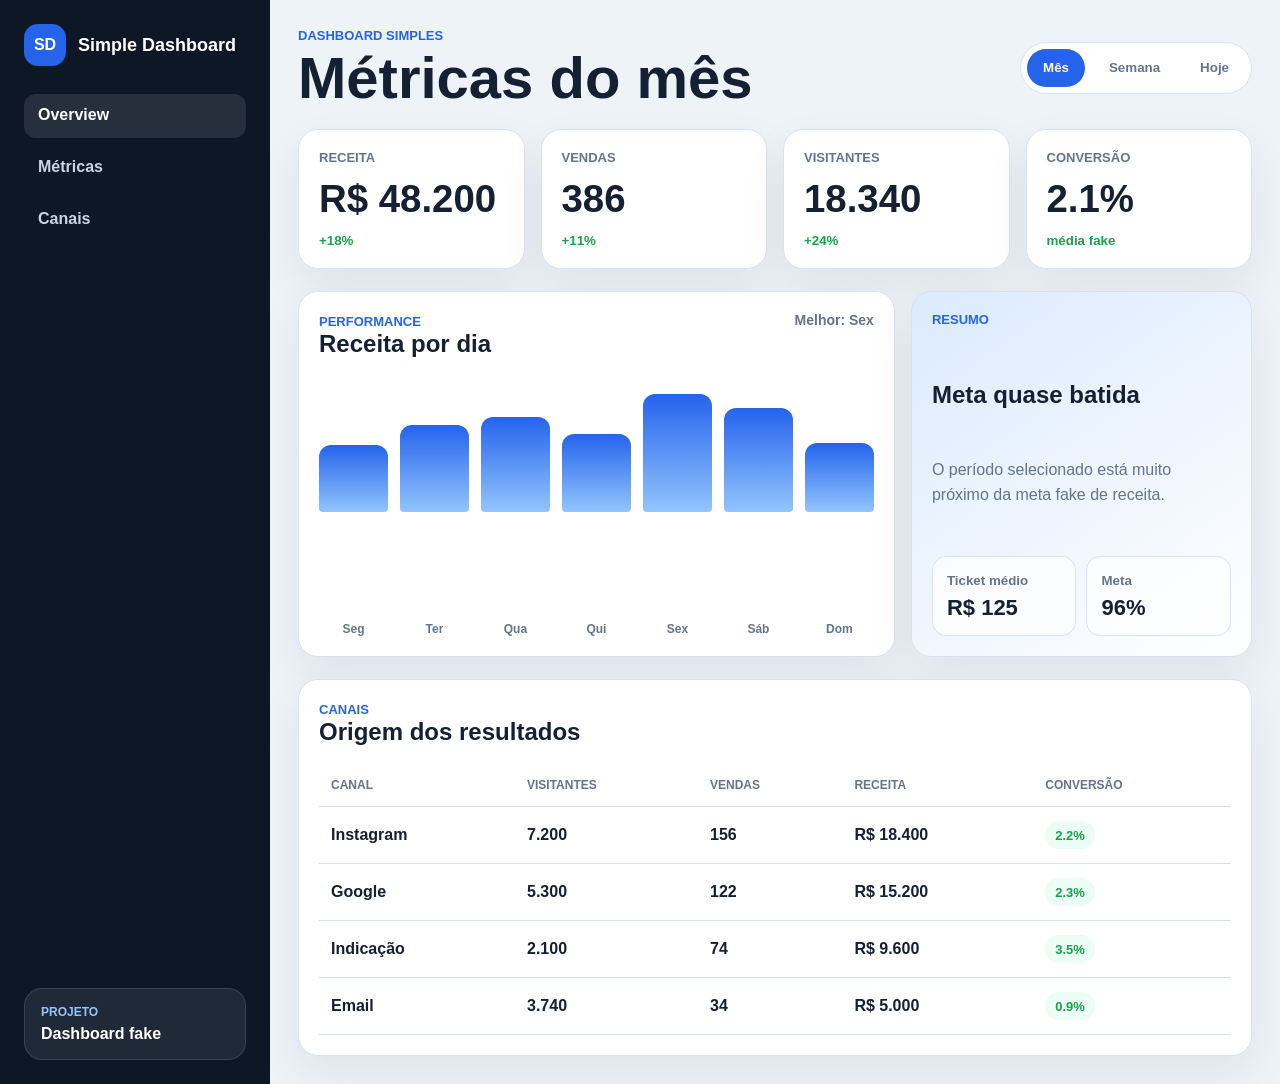
==== Simple Dashboard/frontend/index.html @ 543f3ff5 "Add simple dashboard project" ====
<!DOCTYPE html>
<html lang="pt-BR">
<head>
    <meta charset="UTF-8">
    <meta name="viewport" content="width=device-width, initial-scale=1.0">
    <title>Simple Dashboard</title>
    <link rel="stylesheet" href="css/style.css">
    <script src="js/app.js" defer></script>
</head>
<body>
    <main class="dashboard-app">
        <aside class="sidebar">
            <div class="brand">
                <span>SD</span>
                <strong>Simple Dashboard</strong>
            </div>

            <nav class="menu">
                <a class="active" href="#overview">Overview</a>
                <a href="#metrics">Métricas</a>
                <a href="#channels">Canais</a>
            </nav>

            <div class="side-note">
                <span>Projeto</span>
                <strong>Dashboard fake</strong>
            </div>
        </aside>

        <section class="content">
            <header class="topbar">
                <div>
                    <p>Dashboard simples</p>
                    <h1>Métricas do mês</h1>
                </div>

                <div class="period-tabs" aria-label="Filtro de período">
                    <button class="active" type="button" data-period="month">Mês</button>
                    <button type="button" data-period="week">Semana</button>
                    <button type="button" data-period="today">Hoje</button>
                </div>
            </header>

            <section id="overview" class="kpi-grid">
                <article class="kpi-card">
                    <span>Receita</span>
                    <strong id="revenueValue">R$ 0</strong>
                    <small id="revenueChange">+0%</small>
                </article>
                <article class="kpi-card">
                    <span>Vendas</span>
                    <strong id="salesValue">0</strong>
                    <small id="salesChange">+0%</small>
                </article>
                <article class="kpi-card">
                    <span>Visitantes</span>
                    <strong id="visitorsValue">0</strong>
                    <small id="visitorsChange">+0%</small>
                </article>
                <article class="kpi-card">
                    <span>Conversão</span>
                    <strong id="conversionValue">0%</strong>
                    <small>média fake</small>
                </article>
            </section>

            <section id="metrics" class="dashboard-grid">
                <article class="panel chart-panel">
                    <div class="panel-header">
                        <div>
                            <span>Performance</span>
                            <h2>Receita por dia</h2>
                        </div>
                        <strong id="bestDayText">Melhor dia: --</strong>
                    </div>
                    <div id="barChart" class="bar-chart"></div>
                </article>

                <article class="panel insight-panel">
                    <span>Resumo</span>
                    <h2 id="summaryTitle">Crescimento estável</h2>
                    <p id="summaryText">As métricas fake indicam evolução positiva no período selecionado.</p>
                    <div class="mini-metrics">
                        <div>
                            <small>Ticket médio</small>
                            <strong id="ticketValue">R$ 0</strong>
                        </div>
                        <div>
                            <small>Meta</small>
                            <strong id="goalValue">0%</strong>
                        </div>
                    </div>
                </article>
            </section>

            <section id="channels" class="panel table-panel">
                <div class="panel-header">
                    <div>
                        <span>Canais</span>
                        <h2>Origem dos resultados</h2>
                    </div>
                </div>

                <div class="table-wrap">
                    <table>
                        <thead>
                            <tr>
                                <th>Canal</th>
                                <th>Visitantes</th>
                                <th>Vendas</th>
                                <th>Receita</th>
                                <th>Conversão</th>
                            </tr>
                        </thead>
                        <tbody id="channelTable"></tbody>
                    </table>
                </div>
            </section>
        </section>
    </main>
</body>
</html>
---- Simple Dashboard/frontend/css/style.css ----
:root {
    --bg: #eef3f8;
    --sidebar: #0e1726;
    --panel: #ffffff;
    --panel-soft: #f7fafc;
    --text: #152033;
    --muted: #64748b;
    --line: #d9e2ec;
    --accent: #2563eb;
    --accent-soft: #dbeafe;
    --good: #16a34a;
    --warning: #f59e0b;
}

* {
    box-sizing: border-box;
}

body {
    margin: 0;
    min-height: 100vh;
    font-family: Arial, Helvetica, sans-serif;
    background: var(--bg);
    color: var(--text);
}

.dashboard-app {
    display: grid;
    grid-template-columns: 270px 1fr;
    min-height: 100vh;
}

.sidebar {
    display: flex;
    flex-direction: column;
    gap: 28px;
    padding: 24px;
    background: var(--sidebar);
    color: #ffffff;
}

.brand {
    display: flex;
    align-items: center;
    gap: 12px;
}

.brand span {
    display: grid;
    width: 42px;
    height: 42px;
    place-items: center;
    border-radius: 14px;
    background: var(--accent);
    font-weight: bold;
}

.brand strong {
    font-size: 18px;
}

.menu {
    display: grid;
    gap: 8px;
}

.menu a {
    min-height: 44px;
    padding: 12px 14px;
    border-radius: 12px;
    color: #cbd5e1;
    text-decoration: none;
    font-weight: bold;
}

.menu a.active,
.menu a:hover {
    background: rgba(255, 255, 255, 0.10);
    color: #ffffff;
}

.side-note {
    display: grid;
    gap: 6px;
    margin-top: auto;
    padding: 16px;
    border: 1px solid rgba(255, 255, 255, 0.12);
    border-radius: 18px;
    background: rgba(255, 255, 255, 0.08);
}

.side-note span {
    color: #93c5fd;
    font-size: 12px;
    font-weight: bold;
    text-transform: uppercase;
}

.content {
    display: grid;
    gap: 22px;
    align-content: start;
    padding: 28px;
}

.topbar {
    display: flex;
    align-items: center;
    justify-content: space-between;
    gap: 18px;
}

.topbar p,
.panel-header span,
.insight-panel > span {
    margin: 0 0 6px;
    color: var(--accent);
    font-size: 13px;
    font-weight: bold;
    text-transform: uppercase;
}

h1,
h2 {
    margin: 0;
}

h1 {
    font-size: clamp(34px, 5vw, 58px);
    line-height: 1;
}

.period-tabs {
    display: flex;
    gap: 8px;
    padding: 6px;
    border: 1px solid var(--line);
    border-radius: 999px;
    background: var(--panel);
}

button {
    min-height: 38px;
    border: 0;
    border-radius: 999px;
    background: transparent;
    color: var(--muted);
    padding: 0 16px;
    font-weight: bold;
    cursor: pointer;
}

button.active,
button:hover {
    background: var(--accent);
    color: #ffffff;
}

.kpi-grid {
    display: grid;
    grid-template-columns: repeat(4, minmax(0, 1fr));
    gap: 16px;
}

.kpi-card,
.panel {
    border: 1px solid var(--line);
    border-radius: 20px;
    background: var(--panel);
    box-shadow: 0 18px 45px rgba(15, 23, 42, 0.07);
}

.kpi-card {
    display: grid;
    gap: 12px;
    padding: 20px;
}

.kpi-card span {
    color: var(--muted);
    font-size: 13px;
    font-weight: bold;
    text-transform: uppercase;
}

.kpi-card strong {
    font-size: clamp(26px, 3vw, 40px);
}

.kpi-card small {
    color: var(--good);
    font-weight: bold;
}

.dashboard-grid {
    display: grid;
    grid-template-columns: minmax(0, 1.4fr) minmax(280px, 0.8fr);
    gap: 16px;
}

.panel {
    padding: 20px;
}

.panel-header {
    display: flex;
    align-items: flex-start;
    justify-content: space-between;
    gap: 14px;
    margin-bottom: 18px;
}

.panel-header strong {
    color: var(--muted);
    font-size: 14px;
}

.bar-chart {
    display: grid;
    grid-template-columns: repeat(7, 1fr);
    gap: 12px;
    align-items: end;
    min-height: 260px;
    padding-top: 18px;
}

.bar-item {
    display: grid;
    gap: 8px;
    align-items: end;
    height: 100%;
}

.bar {
    min-height: 16px;
    border-radius: 12px 12px 4px 4px;
    background: linear-gradient(180deg, var(--accent), #93c5fd);
}

.bar-label {
    color: var(--muted);
    font-size: 12px;
    font-weight: bold;
    text-align: center;
}

.insight-panel {
    display: grid;
    align-content: space-between;
    gap: 18px;
    background:
        linear-gradient(145deg, var(--accent-soft), #ffffff);
}

.insight-panel p {
    margin: 0;
    color: var(--muted);
    line-height: 1.6;
}

.mini-metrics {
    display: grid;
    grid-template-columns: 1fr 1fr;
    gap: 10px;
}

.mini-metrics div {
    padding: 14px;
    border: 1px solid var(--line);
    border-radius: 14px;
    background: rgba(255, 255, 255, 0.72);
}

.mini-metrics small {
    color: var(--muted);
    font-weight: bold;
}

.mini-metrics strong {
    display: block;
    margin-top: 6px;
    font-size: 22px;
}

.table-wrap {
    overflow-x: auto;
}

table {
    width: 100%;
    min-width: 720px;
    border-collapse: collapse;
}

th,
td {
    padding: 14px 12px;
    border-bottom: 1px solid var(--line);
    text-align: left;
}

th {
    color: var(--muted);
    font-size: 12px;
    text-transform: uppercase;
}

td {
    font-weight: bold;
}

.conversion-pill {
    display: inline-flex;
    min-height: 28px;
    align-items: center;
    padding: 0 10px;
    border-radius: 999px;
    background: #ecfdf5;
    color: var(--good);
    font-size: 13px;
}

@media (max-width: 980px) {
    .dashboard-app {
        grid-template-columns: 1fr;
    }

    .sidebar {
        position: static;
    }

    .kpi-grid,
    .dashboard-grid {
        grid-template-columns: repeat(2, minmax(0, 1fr));
    }
}

@media (max-width: 640px) {
    .content {
        padding: 18px;
    }

    .topbar {
        align-items: flex-start;
        flex-direction: column;
    }

    .period-tabs {
        width: 100%;
        justify-content: space-between;
    }

    .kpi-grid,
    .dashboard-grid,
    .mini-metrics {
        grid-template-columns: 1fr;
    }
}
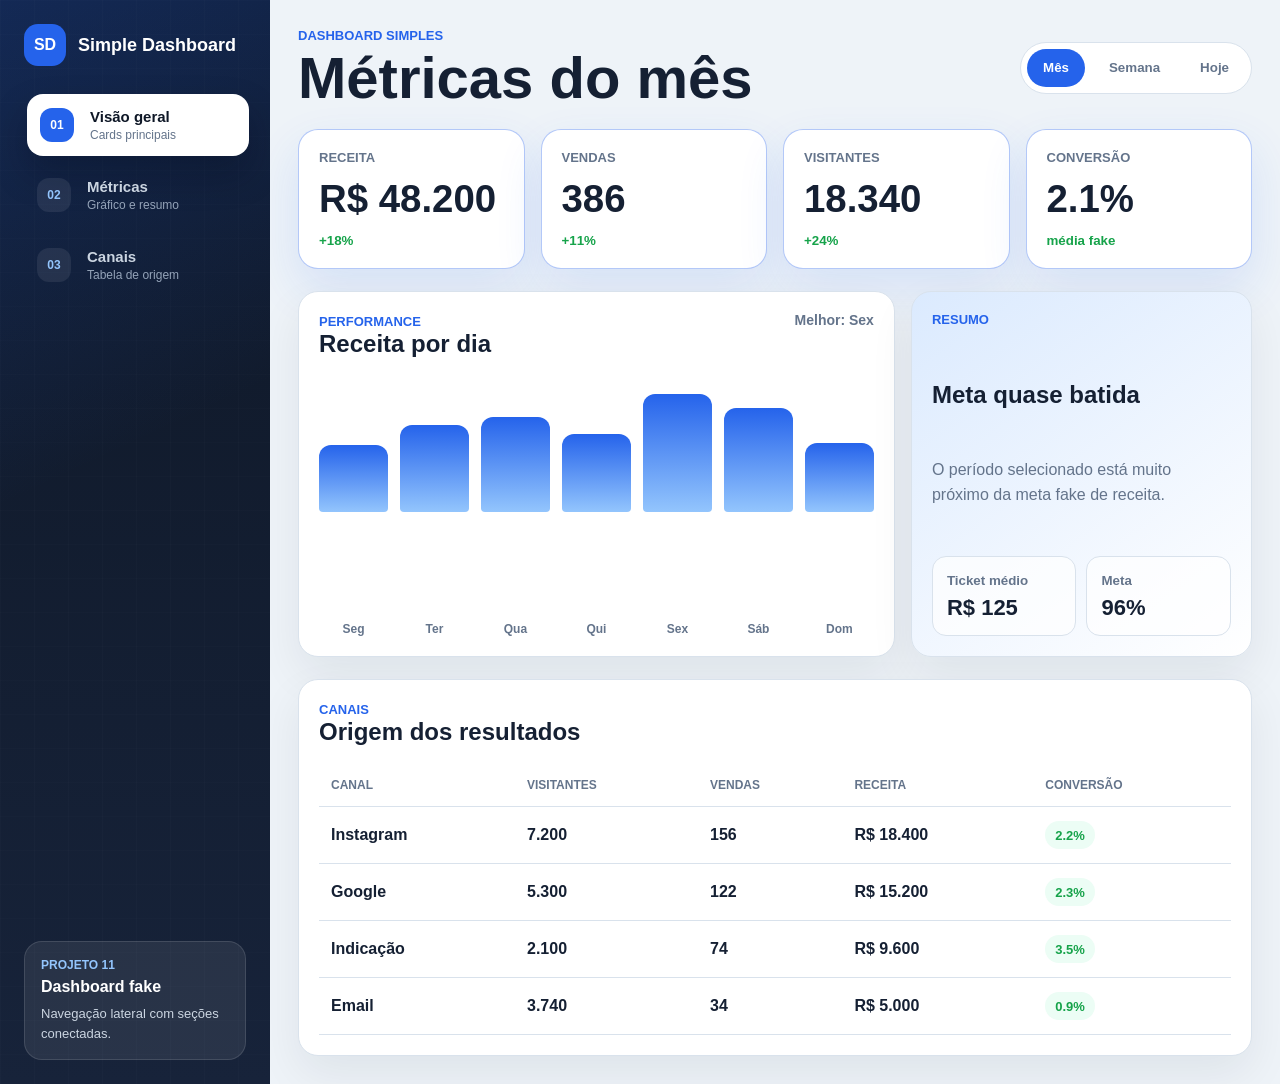
==== commit a58f0b60: "Improve simple dashboard sidebar" ====
--- a/Simple Dashboard/frontend/index.html
+++ b/Simple Dashboard/frontend/index.html
@@ -9,21 +9,40 @@
 </head>
 <body>
     <main class="dashboard-app">
-        <aside class="sidebar">
+        <aside class="sidebar" aria-label="Navegação do dashboard">
             <div class="brand">
                 <span>SD</span>
                 <strong>Simple Dashboard</strong>
             </div>
 
-            <nav class="menu">
-                <a class="active" href="#overview">Overview</a>
-                <a href="#metrics">Métricas</a>
-                <a href="#channels">Canais</a>
+            <nav class="menu" aria-label="Seções do dashboard">
+                <a class="active" href="#overview" data-section-link="overview">
+                    <span class="menu-number">01</span>
+                    <span class="menu-text">
+                        <strong>Visão geral</strong>
+                        <small>Cards principais</small>
+                    </span>
+                </a>
+                <a href="#metrics" data-section-link="metrics">
+                    <span class="menu-number">02</span>
+                    <span class="menu-text">
+                        <strong>Métricas</strong>
+                        <small>Gráfico e resumo</small>
+                    </span>
+                </a>
+                <a href="#channels" data-section-link="channels">
+                    <span class="menu-number">03</span>
+                    <span class="menu-text">
+                        <strong>Canais</strong>
+                        <small>Tabela de origem</small>
+                    </span>
+                </a>
             </nav>
 
             <div class="side-note">
-                <span>Projeto</span>
+                <span>Projeto 11</span>
                 <strong>Dashboard fake</strong>
+                <p>Navegação lateral com seções conectadas.</p>
             </div>
         </aside>
 
@@ -41,7 +60,7 @@
                 </div>
             </header>
 
-            <section id="overview" class="kpi-grid">
+            <section id="overview" class="kpi-grid dashboard-section active-section" data-section="overview">
                 <article class="kpi-card">
                     <span>Receita</span>
                     <strong id="revenueValue">R$ 0</strong>
@@ -64,7 +83,7 @@
                 </article>
             </section>
 
-            <section id="metrics" class="dashboard-grid">
+            <section id="metrics" class="dashboard-grid dashboard-section" data-section="metrics">
                 <article class="panel chart-panel">
                     <div class="panel-header">
                         <div>
@@ -93,7 +112,7 @@
                 </article>
             </section>
 
-            <section id="channels" class="panel table-panel">
+            <section id="channels" class="panel table-panel dashboard-section" data-section="channels">
                 <div class="panel-header">
                     <div>
                         <span>Canais</span>
--- a/Simple Dashboard/frontend/css/style.css
+++ b/Simple Dashboard/frontend/css/style.css
@@ -1,6 +1,7 @@
 :root {
     --bg: #eef3f8;
     --sidebar: #0e1726;
+    --sidebar-soft: #17233a;
     --panel: #ffffff;
     --panel-soft: #f7fafc;
     --text: #152033;
@@ -16,6 +17,10 @@
     box-sizing: border-box;
 }
 
+html {
+    scroll-behavior: smooth;
+}
+
 body {
     margin: 0;
     min-height: 100vh;
@@ -31,18 +36,38 @@
 }
 
 .sidebar {
+    position: sticky;
+    top: 0;
     display: flex;
     flex-direction: column;
     gap: 28px;
+    min-height: 100vh;
     padding: 24px;
-    background: var(--sidebar);
+    overflow: hidden;
+    background:
+        linear-gradient(155deg, rgba(37, 99, 235, 0.24), transparent 42%),
+        linear-gradient(180deg, var(--sidebar), var(--sidebar-soft));
     color: #ffffff;
 }
 
+.sidebar::before {
+    content: "";
+    position: absolute;
+    inset: 0;
+    pointer-events: none;
+    background:
+        linear-gradient(90deg, rgba(255, 255, 255, 0.07) 1px, transparent 1px),
+        linear-gradient(180deg, rgba(255, 255, 255, 0.05) 1px, transparent 1px);
+    background-size: 34px 34px;
+    opacity: 0.22;
+}
+
 .brand {
+    position: relative;
     display: flex;
     align-items: center;
     gap: 12px;
+    z-index: 1;
 }
 
 .brand span {
@@ -60,26 +85,81 @@
 }
 
 .menu {
+    position: relative;
     display: grid;
     gap: 8px;
+    z-index: 1;
 }
 
 .menu a {
-    min-height: 44px;
-    padding: 12px 14px;
-    border-radius: 12px;
+    position: relative;
+    display: grid;
+    grid-template-columns: 38px 1fr;
+    gap: 12px;
+    min-height: 62px;
+    align-items: center;
+    padding: 10px 12px;
+    border: 1px solid transparent;
+    border-radius: 16px;
     color: #cbd5e1;
     text-decoration: none;
-    font-weight: bold;
+    transition: 180ms ease;
+}
+
+.menu-number {
+    display: grid;
+    width: 34px;
+    height: 34px;
+    place-items: center;
+    border-radius: 12px;
+    background: rgba(255, 255, 255, 0.08);
+    color: #93c5fd;
+    font-size: 12px;
+    font-weight: bold;
+}
+
+.menu-text {
+    display: grid;
+    gap: 3px;
+}
+
+.menu-text strong {
+    font-size: 15px;
+}
+
+.menu-text small {
+    color: #94a3b8;
+    font-size: 12px;
 }
 
 .menu a.active,
 .menu a:hover {
+    transform: translateX(3px);
+}
+
+.menu a.active {
+    border-color: rgba(255, 255, 255, 0.34);
+    background: #ffffff;
+    color: var(--sidebar);
+    box-shadow: 0 18px 35px rgba(2, 6, 23, 0.25);
+}
+
+.menu a:hover:not(.active) {
     background: rgba(255, 255, 255, 0.10);
     color: #ffffff;
 }
 
+.menu a.active .menu-number {
+    background: var(--accent);
+    color: #ffffff;
+}
+
+.menu a.active .menu-text small {
+    color: var(--muted);
+}
+
 .side-note {
+    position: relative;
     display: grid;
     gap: 6px;
     margin-top: auto;
@@ -87,6 +167,7 @@
     border: 1px solid rgba(255, 255, 255, 0.12);
     border-radius: 18px;
     background: rgba(255, 255, 255, 0.08);
+    z-index: 1;
 }
 
 .side-note span {
@@ -96,11 +177,30 @@
     text-transform: uppercase;
 }
 
+.side-note p {
+    margin: 2px 0 0;
+    color: #cbd5e1;
+    font-size: 13px;
+    line-height: 1.5;
+}
+
 .content {
     display: grid;
     gap: 22px;
     align-content: start;
     padding: 28px;
+}
+
+.dashboard-section {
+    scroll-margin-top: 26px;
+    transition: filter 180ms ease;
+}
+
+.kpi-grid.active-section .kpi-card,
+.dashboard-grid.active-section .panel,
+.table-panel.active-section {
+    border-color: rgba(37, 99, 235, 0.35);
+    box-shadow: 0 20px 48px rgba(37, 99, 235, 0.12);
 }
 
 .topbar {
@@ -327,6 +427,17 @@
 
     .sidebar {
         position: static;
+        min-height: auto;
+    }
+
+    .menu {
+        grid-template-columns: repeat(3, minmax(0, 1fr));
+    }
+
+    .menu a {
+        min-height: 78px;
+        align-content: start;
+        grid-template-columns: 1fr;
     }
 
     .kpi-grid,
@@ -336,6 +447,19 @@
 }
 
 @media (max-width: 640px) {
+    .sidebar {
+        padding: 18px;
+    }
+
+    .menu {
+        grid-template-columns: 1fr;
+    }
+
+    .menu a {
+        min-height: 58px;
+        grid-template-columns: 38px 1fr;
+    }
+
     .content {
         padding: 18px;
     }
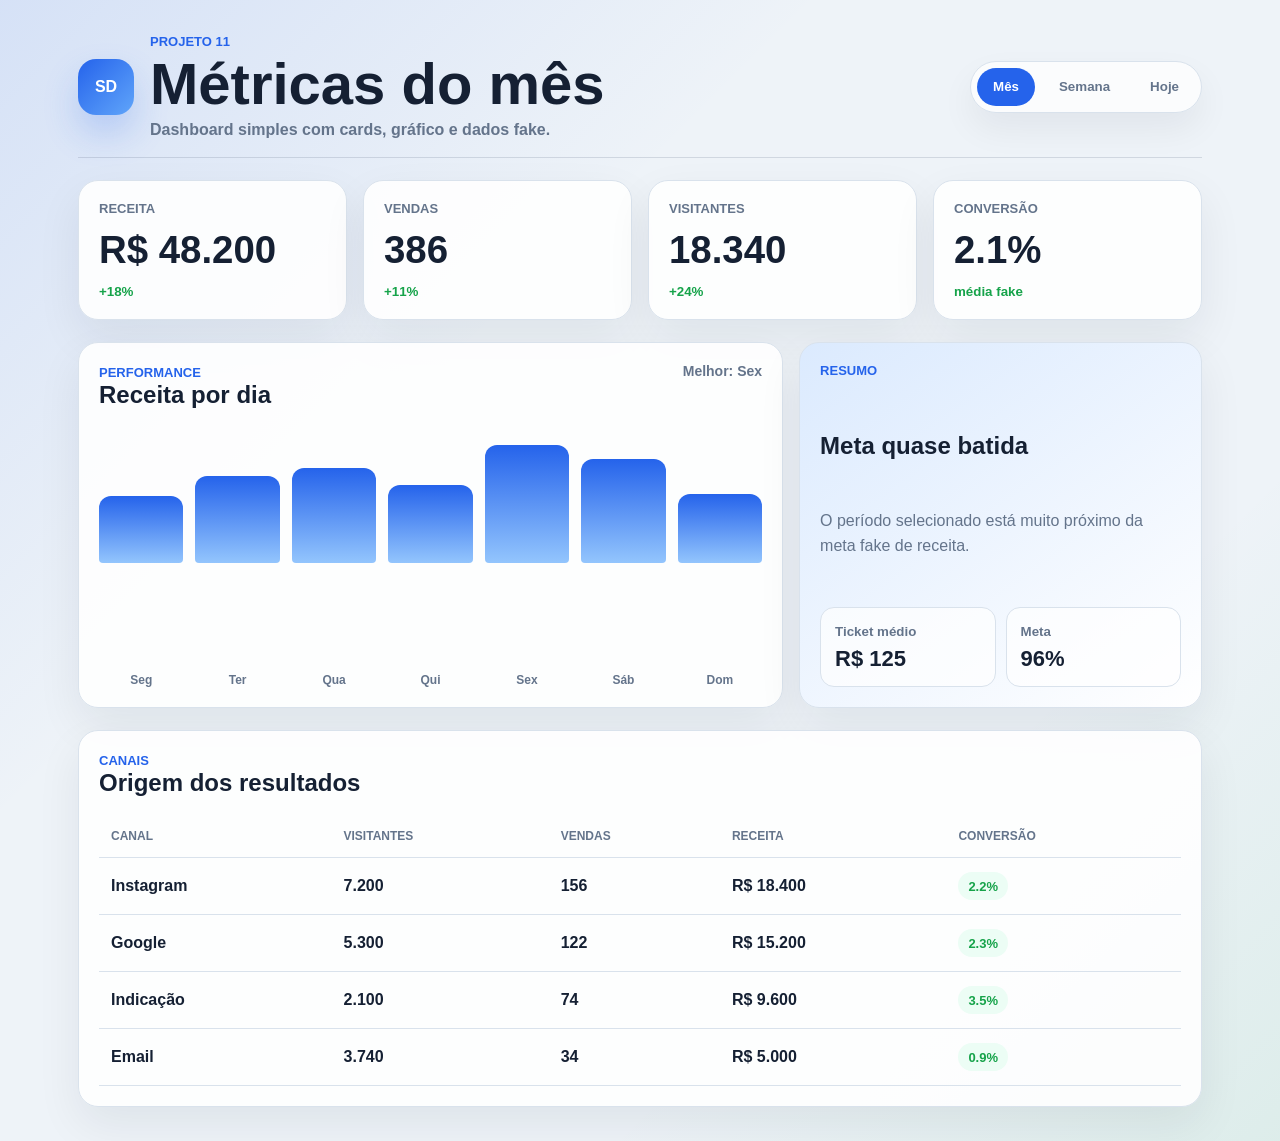
==== commit 96386177: "Remove simple dashboard sidebar" ====
--- a/Simple Dashboard/frontend/index.html
+++ b/Simple Dashboard/frontend/index.html
@@ -9,48 +9,15 @@
 </head>
 <body>
     <main class="dashboard-app">
-        <aside class="sidebar" aria-label="Navegação do dashboard">
-            <div class="brand">
-                <span>SD</span>
-                <strong>Simple Dashboard</strong>
-            </div>
-
-            <nav class="menu" aria-label="Seções do dashboard">
-                <a class="active" href="#overview" data-section-link="overview">
-                    <span class="menu-number">01</span>
-                    <span class="menu-text">
-                        <strong>Visão geral</strong>
-                        <small>Cards principais</small>
-                    </span>
-                </a>
-                <a href="#metrics" data-section-link="metrics">
-                    <span class="menu-number">02</span>
-                    <span class="menu-text">
-                        <strong>Métricas</strong>
-                        <small>Gráfico e resumo</small>
-                    </span>
-                </a>
-                <a href="#channels" data-section-link="channels">
-                    <span class="menu-number">03</span>
-                    <span class="menu-text">
-                        <strong>Canais</strong>
-                        <small>Tabela de origem</small>
-                    </span>
-                </a>
-            </nav>
-
-            <div class="side-note">
-                <span>Projeto 11</span>
-                <strong>Dashboard fake</strong>
-                <p>Navegação lateral com seções conectadas.</p>
-            </div>
-        </aside>
-
         <section class="content">
             <header class="topbar">
-                <div>
-                    <p>Dashboard simples</p>
-                    <h1>Métricas do mês</h1>
+                <div class="title-group">
+                    <div class="logo-mark">SD</div>
+                    <div>
+                        <p>Projeto 11</p>
+                        <h1>Métricas do mês</h1>
+                        <span>Dashboard simples com cards, gráfico e dados fake.</span>
+                    </div>
                 </div>
 
                 <div class="period-tabs" aria-label="Filtro de período">
@@ -60,7 +27,7 @@
                 </div>
             </header>
 
-            <section id="overview" class="kpi-grid dashboard-section active-section" data-section="overview">
+            <section id="overview" class="kpi-grid">
                 <article class="kpi-card">
                     <span>Receita</span>
                     <strong id="revenueValue">R$ 0</strong>
@@ -83,7 +50,7 @@
                 </article>
             </section>
 
-            <section id="metrics" class="dashboard-grid dashboard-section" data-section="metrics">
+            <section id="metrics" class="dashboard-grid">
                 <article class="panel chart-panel">
                     <div class="panel-header">
                         <div>
@@ -112,7 +79,7 @@
                 </article>
             </section>
 
-            <section id="channels" class="panel table-panel dashboard-section" data-section="channels">
+            <section id="channels" class="panel table-panel">
                 <div class="panel-header">
                     <div>
                         <span>Canais</span>
--- a/Simple Dashboard/frontend/css/style.css
+++ b/Simple Dashboard/frontend/css/style.css
@@ -1,213 +1,70 @@
 :root {
     --bg: #eef3f8;
-    --sidebar: #0e1726;
-    --sidebar-soft: #17233a;
     --panel: #ffffff;
     --panel-soft: #f7fafc;
     --text: #152033;
     --muted: #64748b;
     --line: #d9e2ec;
     --accent: #2563eb;
+    --accent-dark: #1d4ed8;
     --accent-soft: #dbeafe;
     --good: #16a34a;
-    --warning: #f59e0b;
 }
 
 * {
     box-sizing: border-box;
-}
-
-html {
-    scroll-behavior: smooth;
 }
 
 body {
     margin: 0;
     min-height: 100vh;
     font-family: Arial, Helvetica, sans-serif;
-    background: var(--bg);
+    background:
+        linear-gradient(135deg, rgba(37, 99, 235, 0.12), transparent 34%),
+        linear-gradient(315deg, rgba(22, 163, 74, 0.08), transparent 28%),
+        var(--bg);
     color: var(--text);
 }
 
 .dashboard-app {
-    display: grid;
-    grid-template-columns: 270px 1fr;
     min-height: 100vh;
 }
 
-.sidebar {
-    position: sticky;
-    top: 0;
-    display: flex;
-    flex-direction: column;
-    gap: 28px;
-    min-height: 100vh;
-    padding: 24px;
-    overflow: hidden;
-    background:
-        linear-gradient(155deg, rgba(37, 99, 235, 0.24), transparent 42%),
-        linear-gradient(180deg, var(--sidebar), var(--sidebar-soft));
-    color: #ffffff;
-}
-
-.sidebar::before {
-    content: "";
-    position: absolute;
-    inset: 0;
-    pointer-events: none;
-    background:
-        linear-gradient(90deg, rgba(255, 255, 255, 0.07) 1px, transparent 1px),
-        linear-gradient(180deg, rgba(255, 255, 255, 0.05) 1px, transparent 1px);
-    background-size: 34px 34px;
-    opacity: 0.22;
-}
-
-.brand {
-    position: relative;
-    display: flex;
-    align-items: center;
-    gap: 12px;
-    z-index: 1;
-}
-
-.brand span {
-    display: grid;
-    width: 42px;
-    height: 42px;
-    place-items: center;
-    border-radius: 14px;
-    background: var(--accent);
-    font-weight: bold;
-}
-
-.brand strong {
-    font-size: 18px;
-}
-
-.menu {
-    position: relative;
-    display: grid;
-    gap: 8px;
-    z-index: 1;
-}
-
-.menu a {
-    position: relative;
-    display: grid;
-    grid-template-columns: 38px 1fr;
-    gap: 12px;
-    min-height: 62px;
-    align-items: center;
-    padding: 10px 12px;
-    border: 1px solid transparent;
-    border-radius: 16px;
-    color: #cbd5e1;
-    text-decoration: none;
-    transition: 180ms ease;
-}
-
-.menu-number {
-    display: grid;
-    width: 34px;
-    height: 34px;
-    place-items: center;
-    border-radius: 12px;
-    background: rgba(255, 255, 255, 0.08);
-    color: #93c5fd;
-    font-size: 12px;
-    font-weight: bold;
-}
-
-.menu-text {
-    display: grid;
-    gap: 3px;
-}
-
-.menu-text strong {
-    font-size: 15px;
-}
-
-.menu-text small {
-    color: #94a3b8;
-    font-size: 12px;
-}
-
-.menu a.active,
-.menu a:hover {
-    transform: translateX(3px);
-}
-
-.menu a.active {
-    border-color: rgba(255, 255, 255, 0.34);
-    background: #ffffff;
-    color: var(--sidebar);
-    box-shadow: 0 18px 35px rgba(2, 6, 23, 0.25);
-}
-
-.menu a:hover:not(.active) {
-    background: rgba(255, 255, 255, 0.10);
-    color: #ffffff;
-}
-
-.menu a.active .menu-number {
-    background: var(--accent);
-    color: #ffffff;
-}
-
-.menu a.active .menu-text small {
-    color: var(--muted);
-}
-
-.side-note {
-    position: relative;
-    display: grid;
-    gap: 6px;
-    margin-top: auto;
-    padding: 16px;
-    border: 1px solid rgba(255, 255, 255, 0.12);
-    border-radius: 18px;
-    background: rgba(255, 255, 255, 0.08);
-    z-index: 1;
-}
-
-.side-note span {
-    color: #93c5fd;
-    font-size: 12px;
-    font-weight: bold;
-    text-transform: uppercase;
-}
-
-.side-note p {
-    margin: 2px 0 0;
-    color: #cbd5e1;
-    font-size: 13px;
-    line-height: 1.5;
-}
-
 .content {
     display: grid;
+    width: min(1180px, 100%);
     gap: 22px;
     align-content: start;
-    padding: 28px;
-}
-
-.dashboard-section {
-    scroll-margin-top: 26px;
-    transition: filter 180ms ease;
-}
-
-.kpi-grid.active-section .kpi-card,
-.dashboard-grid.active-section .panel,
-.table-panel.active-section {
-    border-color: rgba(37, 99, 235, 0.35);
-    box-shadow: 0 20px 48px rgba(37, 99, 235, 0.12);
+    margin: 0 auto;
+    padding: 34px 28px;
 }
 
 .topbar {
     display: flex;
     align-items: center;
     justify-content: space-between;
-    gap: 18px;
+    gap: 22px;
+    padding-bottom: 18px;
+    border-bottom: 1px solid rgba(100, 116, 139, 0.22);
+}
+
+.title-group {
+    display: flex;
+    align-items: center;
+    gap: 16px;
+}
+
+.logo-mark {
+    display: grid;
+    width: 56px;
+    height: 56px;
+    flex: 0 0 auto;
+    place-items: center;
+    border-radius: 18px;
+    background: linear-gradient(135deg, var(--accent), #60a5fa);
+    color: #ffffff;
+    font-weight: bold;
+    box-shadow: 0 18px 35px rgba(37, 99, 235, 0.22);
 }
 
 .topbar p,
@@ -220,6 +77,13 @@
     text-transform: uppercase;
 }
 
+.topbar span {
+    display: inline-block;
+    margin-top: 8px;
+    color: var(--muted);
+    font-weight: bold;
+}
+
 h1,
 h2 {
     margin: 0;
@@ -236,7 +100,8 @@
     padding: 6px;
     border: 1px solid var(--line);
     border-radius: 999px;
-    background: var(--panel);
+    background: rgba(255, 255, 255, 0.76);
+    box-shadow: 0 16px 35px rgba(15, 23, 42, 0.06);
 }
 
 button {
@@ -248,6 +113,7 @@
     padding: 0 16px;
     font-weight: bold;
     cursor: pointer;
+    transition: 160ms ease;
 }
 
 button.active,
@@ -266,7 +132,7 @@
 .panel {
     border: 1px solid var(--line);
     border-radius: 20px;
-    background: var(--panel);
+    background: rgba(255, 255, 255, 0.9);
     box-shadow: 0 18px 45px rgba(15, 23, 42, 0.07);
 }
 
@@ -421,25 +287,6 @@
 }
 
 @media (max-width: 980px) {
-    .dashboard-app {
-        grid-template-columns: 1fr;
-    }
-
-    .sidebar {
-        position: static;
-        min-height: auto;
-    }
-
-    .menu {
-        grid-template-columns: repeat(3, minmax(0, 1fr));
-    }
-
-    .menu a {
-        min-height: 78px;
-        align-content: start;
-        grid-template-columns: 1fr;
-    }
-
     .kpi-grid,
     .dashboard-grid {
         grid-template-columns: repeat(2, minmax(0, 1fr));
@@ -447,24 +294,12 @@
 }
 
 @media (max-width: 640px) {
-    .sidebar {
-        padding: 18px;
-    }
-
-    .menu {
-        grid-template-columns: 1fr;
-    }
-
-    .menu a {
-        min-height: 58px;
-        grid-template-columns: 38px 1fr;
-    }
-
     .content {
-        padding: 18px;
-    }
-
-    .topbar {
+        padding: 22px 18px;
+    }
+
+    .topbar,
+    .title-group {
         align-items: flex-start;
         flex-direction: column;
     }
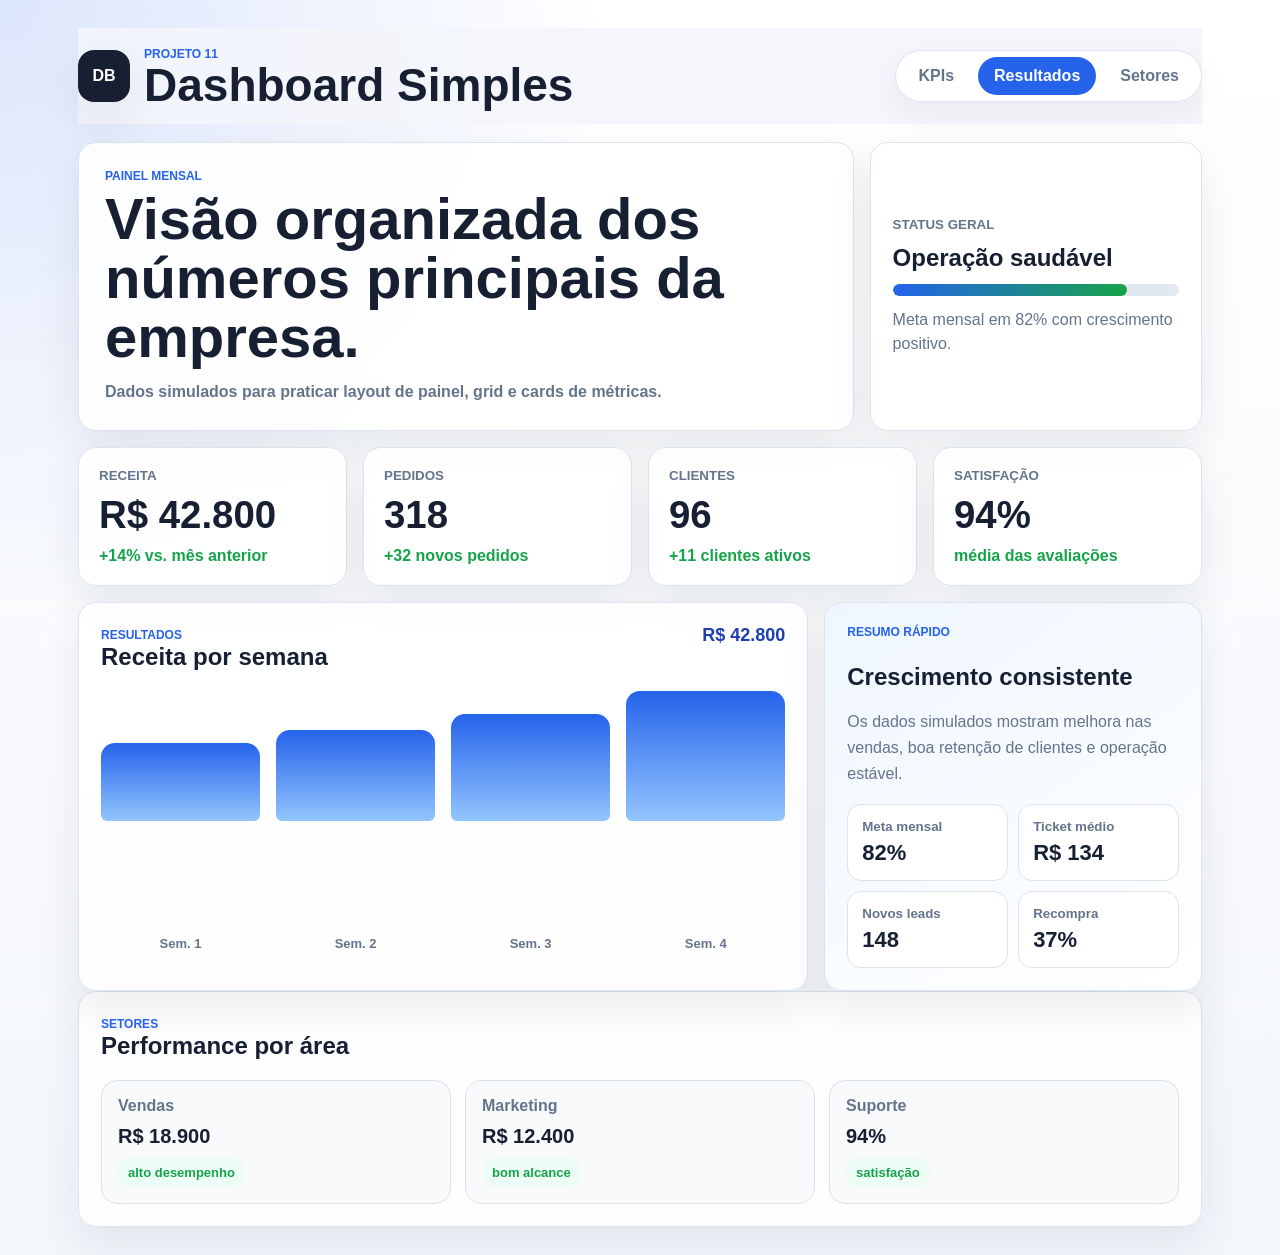
==== commit fd8e5637: "Rebuild simple dashboard project" ====
--- a/Simple Dashboard/frontend/index.html
+++ b/Simple Dashboard/frontend/index.html
@@ -8,100 +8,71 @@
     <script src="js/app.js" defer></script>
 </head>
 <body>
-    <main class="dashboard-app">
-        <section class="content">
-            <header class="topbar">
-                <div class="title-group">
-                    <div class="logo-mark">SD</div>
-                    <div>
-                        <p>Projeto 11</p>
-                        <h1>Métricas do mês</h1>
-                        <span>Dashboard simples com cards, gráfico e dados fake.</span>
-                    </div>
+    <main class="dashboard-page">
+        <header class="main-header">
+            <div class="brand-area">
+                <div class="logo">DB</div>
+                <div>
+                    <span>Projeto 11</span>
+                    <h1>Dashboard Simples</h1>
                 </div>
+            </div>
 
-                <div class="period-tabs" aria-label="Filtro de período">
-                    <button class="active" type="button" data-period="month">Mês</button>
-                    <button type="button" data-period="week">Semana</button>
-                    <button type="button" data-period="today">Hoje</button>
+            <nav class="top-menu" aria-label="Menu do dashboard">
+                <a class="active" href="#kpis" data-menu-link="kpis">KPIs</a>
+                <a href="#results" data-menu-link="results">Resultados</a>
+                <a href="#departments" data-menu-link="departments">Setores</a>
+            </nav>
+        </header>
+
+        <section class="hero-grid">
+            <article class="hero-card">
+                <p>Painel mensal</p>
+                <h2>Visão organizada dos números principais da empresa.</h2>
+                <span>Dados simulados para praticar layout de painel, grid e cards de métricas.</span>
+            </article>
+
+            <article class="status-card">
+                <small>Status geral</small>
+                <strong>Operação saudável</strong>
+                <div class="status-line">
+                    <span></span>
                 </div>
-            </header>
+                <p>Meta mensal em 82% com crescimento positivo.</p>
+            </article>
+        </section>
 
-            <section id="overview" class="kpi-grid">
-                <article class="kpi-card">
-                    <span>Receita</span>
-                    <strong id="revenueValue">R$ 0</strong>
-                    <small id="revenueChange">+0%</small>
-                </article>
-                <article class="kpi-card">
-                    <span>Vendas</span>
-                    <strong id="salesValue">0</strong>
-                    <small id="salesChange">+0%</small>
-                </article>
-                <article class="kpi-card">
-                    <span>Visitantes</span>
-                    <strong id="visitorsValue">0</strong>
-                    <small id="visitorsChange">+0%</small>
-                </article>
-                <article class="kpi-card">
-                    <span>Conversão</span>
-                    <strong id="conversionValue">0%</strong>
-                    <small>média fake</small>
-                </article>
-            </section>
+        <section id="kpis" class="kpi-grid page-section"></section>
 
-            <section id="metrics" class="dashboard-grid">
-                <article class="panel chart-panel">
-                    <div class="panel-header">
-                        <div>
-                            <span>Performance</span>
-                            <h2>Receita por dia</h2>
-                        </div>
-                        <strong id="bestDayText">Melhor dia: --</strong>
-                    </div>
-                    <div id="barChart" class="bar-chart"></div>
-                </article>
-
-                <article class="panel insight-panel">
-                    <span>Resumo</span>
-                    <h2 id="summaryTitle">Crescimento estável</h2>
-                    <p id="summaryText">As métricas fake indicam evolução positiva no período selecionado.</p>
-                    <div class="mini-metrics">
-                        <div>
-                            <small>Ticket médio</small>
-                            <strong id="ticketValue">R$ 0</strong>
-                        </div>
-                        <div>
-                            <small>Meta</small>
-                            <strong id="goalValue">0%</strong>
-                        </div>
-                    </div>
-                </article>
-            </section>
-
-            <section id="channels" class="panel table-panel">
+        <section id="results" class="content-grid page-section">
+            <article class="panel chart-panel">
                 <div class="panel-header">
                     <div>
-                        <span>Canais</span>
-                        <h2>Origem dos resultados</h2>
+                        <span>Resultados</span>
+                        <h2>Receita por semana</h2>
                     </div>
+                    <strong id="totalRevenueText">R$ 0</strong>
                 </div>
+                <div id="barChart" class="bar-chart"></div>
+            </article>
 
-                <div class="table-wrap">
-                    <table>
-                        <thead>
-                            <tr>
-                                <th>Canal</th>
-                                <th>Visitantes</th>
-                                <th>Vendas</th>
-                                <th>Receita</th>
-                                <th>Conversão</th>
-                            </tr>
-                        </thead>
-                        <tbody id="channelTable"></tbody>
-                    </table>
+            <article class="panel summary-panel">
+                <span>Resumo rápido</span>
+                <h2 id="summaryTitle">Carregando...</h2>
+                <p id="summaryText">Os dados simulados serão exibidos aqui.</p>
+                <div class="mini-grid" id="miniSummary"></div>
+            </article>
+        </section>
+
+        <section id="departments" class="panel page-section">
+            <div class="panel-header">
+                <div>
+                    <span>Setores</span>
+                    <h2>Performance por área</h2>
                 </div>
-            </section>
+            </div>
+
+            <div class="department-grid" id="departmentGrid"></div>
         </section>
     </main>
 </body>
--- a/Simple Dashboard/frontend/css/style.css
+++ b/Simple Dashboard/frontend/css/style.css
@@ -1,18 +1,22 @@
 :root {
-    --bg: #eef3f8;
+    --bg: #f3f6fb;
     --panel: #ffffff;
-    --panel-soft: #f7fafc;
-    --text: #152033;
+    --text: #172033;
     --muted: #64748b;
-    --line: #d9e2ec;
+    --line: #dbe3ef;
     --accent: #2563eb;
-    --accent-dark: #1d4ed8;
-    --accent-soft: #dbeafe;
-    --good: #16a34a;
+    --accent-dark: #1e40af;
+    --green: #16a34a;
+    --orange: #f59e0b;
+    --shadow: 0 18px 45px rgba(15, 23, 42, 0.08);
 }
 
 * {
     box-sizing: border-box;
+}
+
+html {
+    scroll-behavior: smooth;
 }
 
 body {
@@ -20,298 +24,361 @@
     min-height: 100vh;
     font-family: Arial, Helvetica, sans-serif;
     background:
-        linear-gradient(135deg, rgba(37, 99, 235, 0.12), transparent 34%),
-        linear-gradient(315deg, rgba(22, 163, 74, 0.08), transparent 28%),
-        var(--bg);
+        radial-gradient(circle at top left, rgba(37, 99, 235, 0.16), transparent 34%),
+        linear-gradient(180deg, #ffffff, var(--bg));
     color: var(--text);
 }
 
-.dashboard-app {
-    min-height: 100vh;
-}
-
-.content {
-    display: grid;
+.dashboard-page {
     width: min(1180px, 100%);
-    gap: 22px;
-    align-content: start;
     margin: 0 auto;
-    padding: 34px 28px;
-}
-
-.topbar {
+    padding: 28px;
+}
+
+.main-header {
+    position: sticky;
+    top: 0;
+    z-index: 10;
     display: flex;
     align-items: center;
     justify-content: space-between;
-    gap: 22px;
-    padding-bottom: 18px;
-    border-bottom: 1px solid rgba(100, 116, 139, 0.22);
-}
-
-.title-group {
+    gap: 18px;
+    padding: 16px 0;
+    background: rgba(243, 246, 251, 0.9);
+    backdrop-filter: blur(16px);
+}
+
+.brand-area {
     display: flex;
     align-items: center;
-    gap: 16px;
-}
-
-.logo-mark {
-    display: grid;
-    width: 56px;
-    height: 56px;
-    flex: 0 0 auto;
+    gap: 14px;
+}
+
+.logo {
+    display: grid;
+    width: 52px;
+    height: 52px;
     place-items: center;
-    border-radius: 18px;
-    background: linear-gradient(135deg, var(--accent), #60a5fa);
+    border-radius: 16px;
+    background: var(--text);
     color: #ffffff;
-    font-weight: bold;
-    box-shadow: 0 18px 35px rgba(37, 99, 235, 0.22);
-}
-
-.topbar p,
+    font-weight: 800;
+    box-shadow: var(--shadow);
+}
+
+.brand-area span,
+.hero-card p,
 .panel-header span,
-.insight-panel > span {
+.summary-panel > span {
     margin: 0 0 6px;
     color: var(--accent);
-    font-size: 13px;
-    font-weight: bold;
+    font-size: 12px;
+    font-weight: 800;
+    letter-spacing: 0;
     text-transform: uppercase;
 }
 
-.topbar span {
-    display: inline-block;
-    margin-top: 8px;
-    color: var(--muted);
-    font-weight: bold;
-}
-
 h1,
-h2 {
+h2,
+p {
     margin: 0;
 }
 
 h1 {
-    font-size: clamp(34px, 5vw, 58px);
+    font-size: clamp(28px, 4vw, 46px);
     line-height: 1;
 }
 
-.period-tabs {
+.top-menu {
     display: flex;
     gap: 8px;
     padding: 6px;
     border: 1px solid var(--line);
     border-radius: 999px;
-    background: rgba(255, 255, 255, 0.76);
-    box-shadow: 0 16px 35px rgba(15, 23, 42, 0.06);
-}
-
-button {
+    background: var(--panel);
+    box-shadow: 0 12px 30px rgba(15, 23, 42, 0.05);
+}
+
+.top-menu a {
+    display: inline-flex;
     min-height: 38px;
-    border: 0;
+    align-items: center;
     border-radius: 999px;
-    background: transparent;
     color: var(--muted);
     padding: 0 16px;
-    font-weight: bold;
-    cursor: pointer;
+    text-decoration: none;
+    font-weight: 800;
     transition: 160ms ease;
 }
 
-button.active,
-button:hover {
+.top-menu a.active,
+.top-menu a:hover {
     background: var(--accent);
     color: #ffffff;
 }
 
-.kpi-grid {
-    display: grid;
-    grid-template-columns: repeat(4, minmax(0, 1fr));
-    gap: 16px;
-}
-
+.hero-grid {
+    display: grid;
+    grid-template-columns: minmax(0, 1.4fr) minmax(280px, 0.6fr);
+    gap: 16px;
+    margin-top: 18px;
+}
+
+.hero-card,
+.status-card,
 .kpi-card,
 .panel {
     border: 1px solid var(--line);
-    border-radius: 20px;
-    background: rgba(255, 255, 255, 0.9);
-    box-shadow: 0 18px 45px rgba(15, 23, 42, 0.07);
+    border-radius: 18px;
+    background: rgba(255, 255, 255, 0.92);
+    box-shadow: var(--shadow);
+}
+
+.hero-card {
+    padding: 26px;
+}
+
+.hero-card h2 {
+    max-width: 760px;
+    font-size: clamp(30px, 5vw, 58px);
+    line-height: 1.02;
+}
+
+.hero-card span {
+    display: block;
+    max-width: 620px;
+    margin-top: 14px;
+    color: var(--muted);
+    font-weight: 700;
+    line-height: 1.5;
+}
+
+.status-card {
+    display: grid;
+    align-content: center;
+    gap: 12px;
+    padding: 22px;
+}
+
+.status-card small {
+    color: var(--muted);
+    font-weight: 800;
+    text-transform: uppercase;
+}
+
+.status-card strong {
+    font-size: 24px;
+}
+
+.status-card p {
+    color: var(--muted);
+    line-height: 1.5;
+}
+
+.status-line {
+    height: 12px;
+    overflow: hidden;
+    border-radius: 999px;
+    background: #e2e8f0;
+}
+
+.status-line span {
+    display: block;
+    width: 82%;
+    height: 100%;
+    border-radius: inherit;
+    background: linear-gradient(90deg, var(--accent), var(--green));
+}
+
+.page-section {
+    scroll-margin-top: 92px;
+}
+
+.kpi-grid {
+    display: grid;
+    grid-template-columns: repeat(4, minmax(0, 1fr));
+    gap: 16px;
+    margin-top: 16px;
 }
 
 .kpi-card {
     display: grid;
-    gap: 12px;
+    gap: 10px;
     padding: 20px;
 }
 
+.kpi-card small {
+    color: var(--muted);
+    font-weight: 800;
+    text-transform: uppercase;
+}
+
+.kpi-card strong {
+    font-size: clamp(28px, 3vw, 40px);
+}
+
 .kpi-card span {
-    color: var(--muted);
-    font-size: 13px;
-    font-weight: bold;
-    text-transform: uppercase;
-}
-
-.kpi-card strong {
-    font-size: clamp(26px, 3vw, 40px);
-}
-
-.kpi-card small {
-    color: var(--good);
-    font-weight: bold;
-}
-
-.dashboard-grid {
-    display: grid;
-    grid-template-columns: minmax(0, 1.4fr) minmax(280px, 0.8fr);
-    gap: 16px;
+    color: var(--green);
+    font-weight: 800;
+}
+
+.content-grid {
+    display: grid;
+    grid-template-columns: minmax(0, 1.45fr) minmax(280px, 0.75fr);
+    gap: 16px;
+    margin-top: 16px;
 }
 
 .panel {
-    padding: 20px;
+    padding: 22px;
 }
 
 .panel-header {
     display: flex;
     align-items: flex-start;
     justify-content: space-between;
-    gap: 14px;
-    margin-bottom: 18px;
+    gap: 16px;
+    margin-bottom: 20px;
 }
 
 .panel-header strong {
-    color: var(--muted);
-    font-size: 14px;
+    color: var(--accent-dark);
+    font-size: 18px;
 }
 
 .bar-chart {
     display: grid;
-    grid-template-columns: repeat(7, 1fr);
-    gap: 12px;
+    grid-template-columns: repeat(4, 1fr);
+    gap: 16px;
     align-items: end;
     min-height: 260px;
-    padding-top: 18px;
 }
 
 .bar-item {
     display: grid;
     gap: 8px;
+    height: 100%;
     align-items: end;
-    height: 100%;
 }
 
 .bar {
-    min-height: 16px;
-    border-radius: 12px 12px 4px 4px;
+    min-height: 22px;
+    border-radius: 14px 14px 6px 6px;
     background: linear-gradient(180deg, var(--accent), #93c5fd);
 }
 
 .bar-label {
     color: var(--muted);
-    font-size: 12px;
-    font-weight: bold;
+    font-size: 13px;
+    font-weight: 800;
     text-align: center;
 }
 
-.insight-panel {
+.summary-panel {
     display: grid;
     align-content: space-between;
     gap: 18px;
-    background:
-        linear-gradient(145deg, var(--accent-soft), #ffffff);
-}
-
-.insight-panel p {
-    margin: 0;
+    background: linear-gradient(145deg, #eff6ff, #ffffff);
+}
+
+.summary-panel p {
     color: var(--muted);
     line-height: 1.6;
 }
 
-.mini-metrics {
+.mini-grid {
     display: grid;
     grid-template-columns: 1fr 1fr;
     gap: 10px;
 }
 
-.mini-metrics div {
+.mini-item {
     padding: 14px;
     border: 1px solid var(--line);
     border-radius: 14px;
-    background: rgba(255, 255, 255, 0.72);
-}
-
-.mini-metrics small {
-    color: var(--muted);
-    font-weight: bold;
-}
-
-.mini-metrics strong {
+    background: #ffffff;
+}
+
+.mini-item small {
+    display: block;
+    color: var(--muted);
+    font-weight: 800;
+}
+
+.mini-item strong {
     display: block;
     margin-top: 6px;
     font-size: 22px;
 }
 
-.table-wrap {
-    overflow-x: auto;
-}
-
-table {
-    width: 100%;
-    min-width: 720px;
-    border-collapse: collapse;
-}
-
-th,
-td {
-    padding: 14px 12px;
-    border-bottom: 1px solid var(--line);
-    text-align: left;
-}
-
-th {
-    color: var(--muted);
-    font-size: 12px;
-    text-transform: uppercase;
-}
-
-td {
-    font-weight: bold;
-}
-
-.conversion-pill {
-    display: inline-flex;
-    min-height: 28px;
-    align-items: center;
-    padding: 0 10px;
+.department-grid {
+    display: grid;
+    grid-template-columns: repeat(3, minmax(0, 1fr));
+    gap: 14px;
+}
+
+.department-card {
+    display: grid;
+    gap: 10px;
+    padding: 16px;
+    border: 1px solid var(--line);
+    border-radius: 16px;
+    background: #f8fafc;
+}
+
+.department-card strong {
+    font-size: 20px;
+}
+
+.department-card span {
+    color: var(--muted);
+    font-weight: 700;
+}
+
+.department-card .tag {
+    justify-self: start;
+    padding: 7px 10px;
     border-radius: 999px;
     background: #ecfdf5;
-    color: var(--good);
+    color: var(--green);
     font-size: 13px;
-}
-
-@media (max-width: 980px) {
+    font-weight: 800;
+}
+
+@media (max-width: 880px) {
+    .main-header,
+    .hero-grid,
+    .content-grid {
+        grid-template-columns: 1fr;
+    }
+
+    .main-header {
+        display: grid;
+    }
+
     .kpi-grid,
-    .dashboard-grid {
+    .department-grid {
         grid-template-columns: repeat(2, minmax(0, 1fr));
     }
 }
 
-@media (max-width: 640px) {
-    .content {
-        padding: 22px 18px;
-    }
-
-    .topbar,
-    .title-group {
+@media (max-width: 620px) {
+    .dashboard-page {
+        padding: 18px;
+    }
+
+    .brand-area {
         align-items: flex-start;
-        flex-direction: column;
-    }
-
-    .period-tabs {
+    }
+
+    .top-menu {
         width: 100%;
-        justify-content: space-between;
+        overflow-x: auto;
     }
 
     .kpi-grid,
-    .dashboard-grid,
-    .mini-metrics {
+    .department-grid,
+    .mini-grid {
         grid-template-columns: 1fr;
     }
 }
